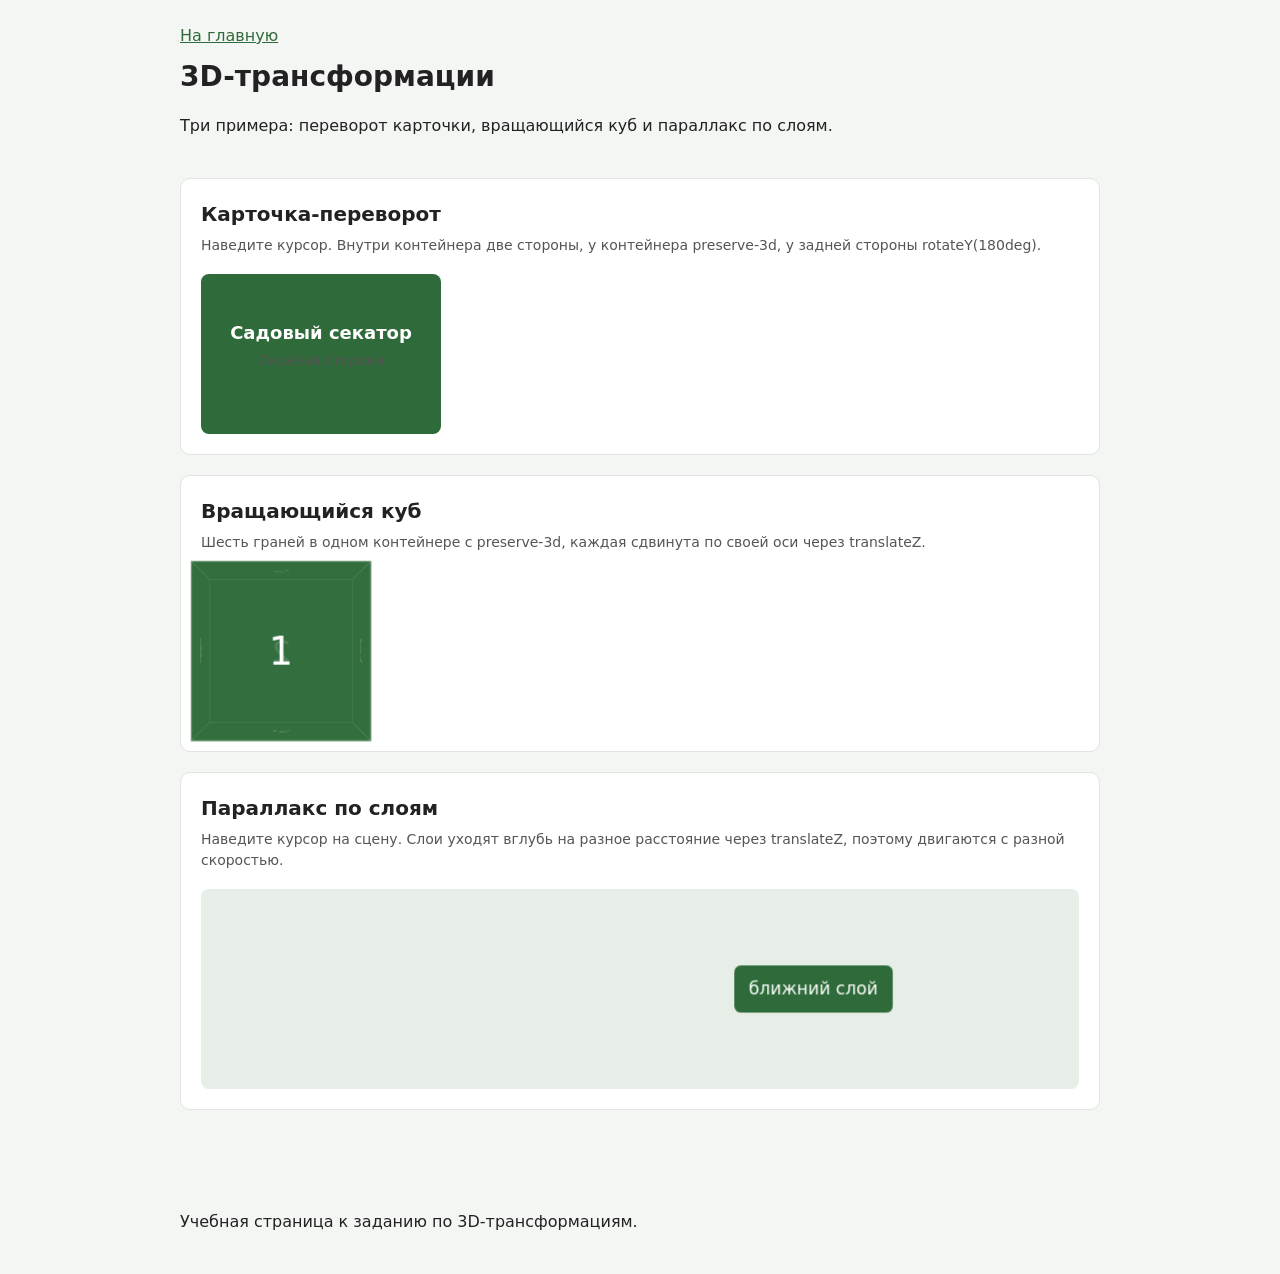
==== tasks/3d/index.html @ 7090e3e0 "Добавил учебные страницы по 3D, гриду и семантике" ====
<!DOCTYPE html>
<html lang="ru">
<head>
  <meta charset="utf-8">
  <meta name="viewport" content="width=device-width, initial-scale=1">
  <title>3D-трансформации</title>
  <link rel="stylesheet" href="style.css">
</head>
<body>
  <header>
    <a href="../../index.html">На главную</a>
    <h1>3D-трансформации</h1>
    <p>Три примера: переворот карточки, вращающийся куб и параллакс по слоям.</p>
  </header>

  <main>
    <section class="demo">
      <h2>Карточка-переворот</h2>
      <p>Наведите курсор. Внутри контейнера две стороны, у контейнера preserve-3d, у задней стороны rotateY(180deg).</p>
      <div class="flip">
        <div class="flip-inner">
          <div class="flip-face flip-front">
            <h3>Садовый секатор</h3>
            <p>Лицевая сторона</p>
          </div>
          <div class="flip-face flip-back">
            <h3>1 890 ₽</h3>
            <p>Обратная сторона</p>
          </div>
        </div>
      </div>
    </section>

    <section class="demo">
      <h2>Вращающийся куб</h2>
      <p>Шесть граней в одном контейнере с preserve-3d, каждая сдвинута по своей оси через translateZ.</p>
      <div class="scene">
        <div class="cube">
          <div class="side front">1</div>
          <div class="side back">2</div>
          <div class="side right">3</div>
          <div class="side left">4</div>
          <div class="side top">5</div>
          <div class="side bottom">6</div>
        </div>
      </div>
    </section>

    <section class="demo">
      <h2>Параллакс по слоям</h2>
      <p>Наведите курсор на сцену. Слои уходят вглубь на разное расстояние через translateZ, поэтому двигаются с разной скоростью.</p>
      <div class="parallax">
        <span class="layer far">дальний слой</span>
        <span class="layer middle">средний слой</span>
        <span class="layer near">ближний слой</span>
      </div>
    </section>
  </main>

  <footer>
    <p>Учебная страница к заданию по 3D-трансформациям.</p>
  </footer>
</body>
</html>
---- tasks/3d/style.css ----
* { box-sizing: border-box; }

body {
  margin: 0;
  font-family: system-ui, -apple-system, "Segoe UI", Roboto, sans-serif;
  color: #222;
  background: #f4f6f4;
  line-height: 1.5;
}

header, footer {
  padding: 24px 20px;
  max-width: 960px;
  margin: 0 auto;
}

header a {
  color: #2f6b3a;
}

h1 {
  font-size: 28px;
  margin: 8px 0;
}

h2 {
  font-size: 20px;
  margin: 0 0 6px;
}

main {
  max-width: 960px;
  margin: 0 auto;
  padding: 0 20px 40px;
}

.demo {
  background: #fff;
  border: 1px solid #dfe4df;
  border-radius: 10px;
  padding: 20px;
  margin-bottom: 20px;
}

.demo p {
  margin: 0 0 18px;
  color: #555;
  font-size: 14px;
}

/* Карточка-переворот */
.flip {
  width: 240px;
  height: 160px;
  perspective: 900px;
}

.flip-inner {
  position: relative;
  width: 100%;
  height: 100%;
  transform-style: preserve-3d;
  transition: transform 0.6s;
}

.flip:hover .flip-inner {
  transform: rotateY(180deg);
}

.flip-face {
  position: absolute;
  inset: 0;
  display: flex;
  flex-direction: column;
  justify-content: center;
  align-items: center;
  border-radius: 8px;
  color: #fff;
  backface-visibility: hidden;
}

.flip-front {
  background: #2f6b3a;
}

.flip-back {
  background: #b4622c;
  transform: rotateY(180deg);
}

.flip-face h3 {
  margin: 0 0 4px;
  font-size: 18px;
}

/* Куб */
.scene {
  width: 160px;
  height: 160px;
  perspective: 700px;
}

.cube {
  position: relative;
  width: 160px;
  height: 160px;
  transform-style: preserve-3d;
  animation: spin 9s linear infinite;
}

.side {
  position: absolute;
  width: 160px;
  height: 160px;
  display: flex;
  align-items: center;
  justify-content: center;
  font-size: 34px;
  color: #fff;
  background: rgba(47, 107, 58, 0.85);
  border: 1px solid rgba(255, 255, 255, 0.4);
}

.front  { transform: translateZ(80px); }
.back   { transform: rotateY(180deg) translateZ(80px); }
.right  { transform: rotateY(90deg) translateZ(80px); }
.left   { transform: rotateY(-90deg) translateZ(80px); }
.top    { transform: rotateX(90deg) translateZ(80px); }
.bottom { transform: rotateX(-90deg) translateZ(80px); }

@keyframes spin {
  from { transform: rotateX(-20deg) rotateY(0deg); }
  to   { transform: rotateX(-20deg) rotateY(360deg); }
}

/* Параллакс */
.parallax {
  position: relative;
  height: 200px;
  perspective: 600px;
  display: flex;
  align-items: center;
  justify-content: center;
  gap: 18px;
  background: #e7eee7;
  border-radius: 8px;
  transform-style: preserve-3d;
}

.layer {
  padding: 10px 14px;
  border-radius: 6px;
  color: #fff;
  transition: transform 0.5s;
}

.layer.far    { background: #9db8a3; transform: translateZ(-120px) scale(1.4); }
.layer.middle { background: #5d8f66; transform: translateZ(-40px)  scale(1.15); }
.layer.near   { background: #2f6b3a; transform: translateZ(40px); }

.parallax:hover .far    { transform: translateZ(-120px) scale(1.4) translateX(-40px); }
.parallax:hover .middle { transform: translateZ(-40px)  scale(1.15) translateX(-16px); }
.parallax:hover .near   { transform: translateZ(40px)  translateX(14px); }

@media (max-width: 600px) {
  .cube { width: 120px; height: 120px; }
  .side { width: 120px; height: 120px; }
  .front  { transform: translateZ(60px); }
  .back   { transform: rotateY(180deg) translateZ(60px); }
  .right  { transform: rotateY(90deg) translateZ(60px); }
  .left   { transform: rotateY(-90deg) translateZ(60px); }
  .top    { transform: rotateX(90deg) translateZ(60px); }
  .bottom { transform: rotateX(-90deg) translateZ(60px); }
}
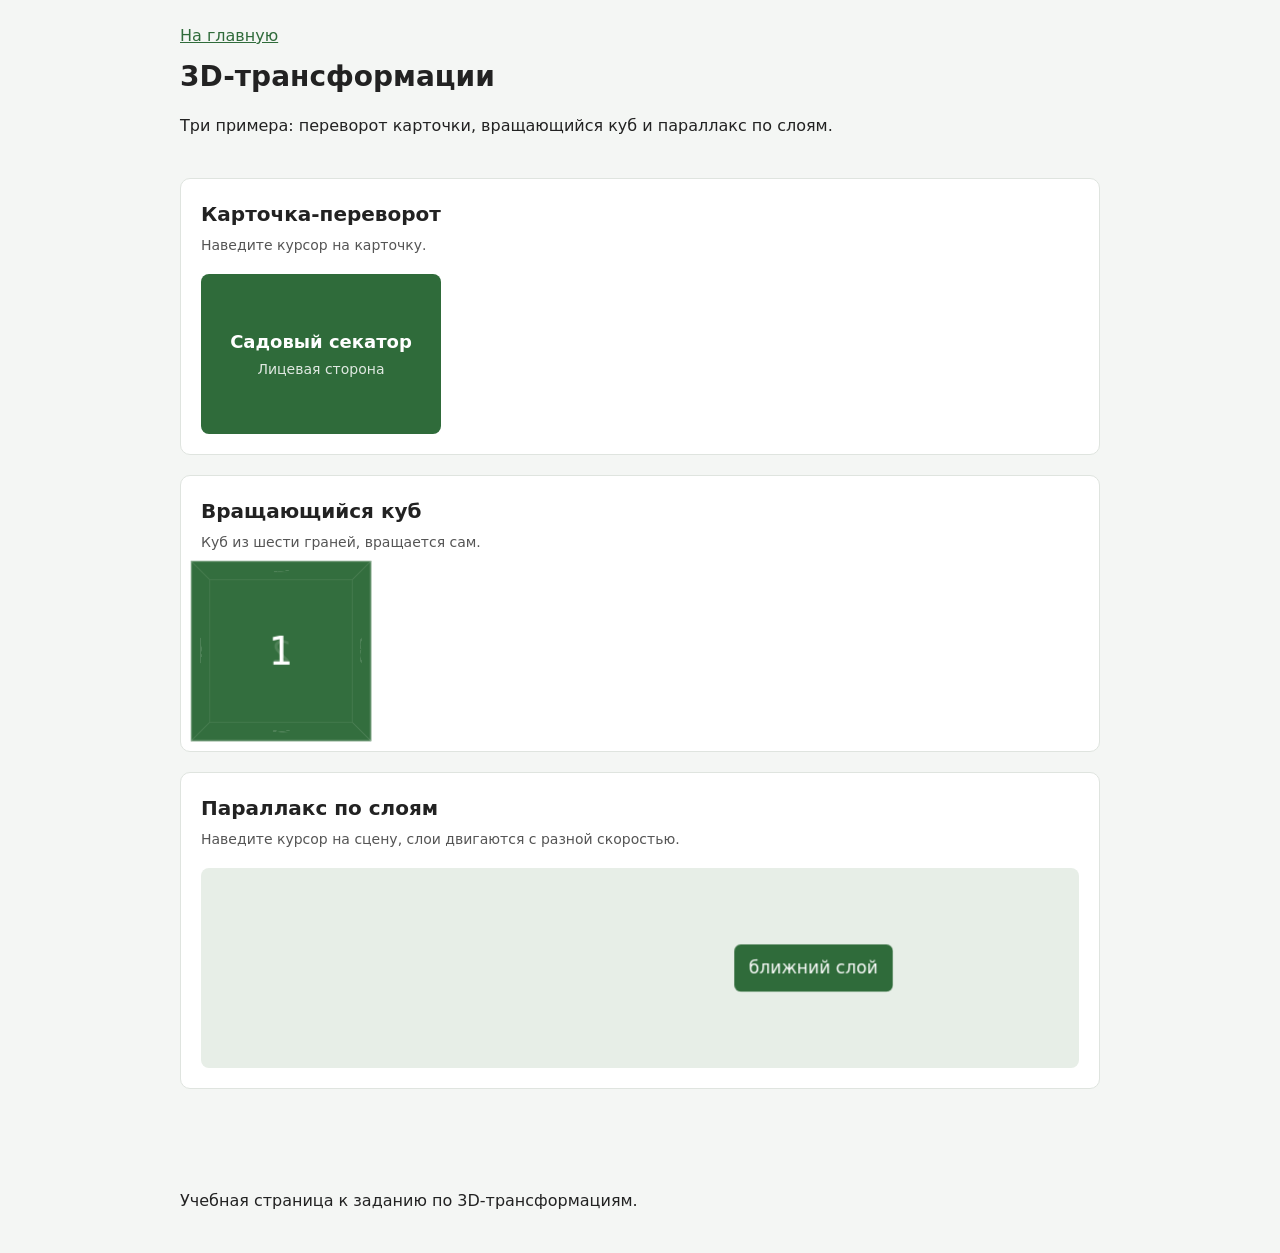
==== commit b87e67ab: "Убрал лишние пояснения на странице с 3D" ====
--- a/tasks/3d/index.html
+++ b/tasks/3d/index.html
@@ -16,7 +16,7 @@
   <main>
     <section class="demo">
       <h2>Карточка-переворот</h2>
-      <p>Наведите курсор. Внутри контейнера две стороны, у контейнера preserve-3d, у задней стороны rotateY(180deg).</p>
+      <p>Наведите курсор на карточку.</p>
       <div class="flip">
         <div class="flip-inner">
           <div class="flip-face flip-front">
@@ -33,7 +33,7 @@
 
     <section class="demo">
       <h2>Вращающийся куб</h2>
-      <p>Шесть граней в одном контейнере с preserve-3d, каждая сдвинута по своей оси через translateZ.</p>
+      <p>Куб из шести граней, вращается сам.</p>
       <div class="scene">
         <div class="cube">
           <div class="side front">1</div>
@@ -48,7 +48,7 @@
 
     <section class="demo">
       <h2>Параллакс по слоям</h2>
-      <p>Наведите курсор на сцену. Слои уходят вглубь на разное расстояние через translateZ, поэтому двигаются с разной скоростью.</p>
+      <p>Наведите курсор на сцену, слои двигаются с разной скоростью.</p>
       <div class="parallax">
         <span class="layer far">дальний слой</span>
         <span class="layer middle">средний слой</span>
--- a/tasks/3d/style.css
+++ b/tasks/3d/style.css
@@ -88,6 +88,12 @@
   transform: rotateY(180deg);
 }
 
+.flip-face p {
+  margin: 0;
+  color: rgba(255, 255, 255, 0.85);
+  font-size: 14px;
+}
+
 .flip-face h3 {
   margin: 0 0 4px;
   font-size: 18px;
